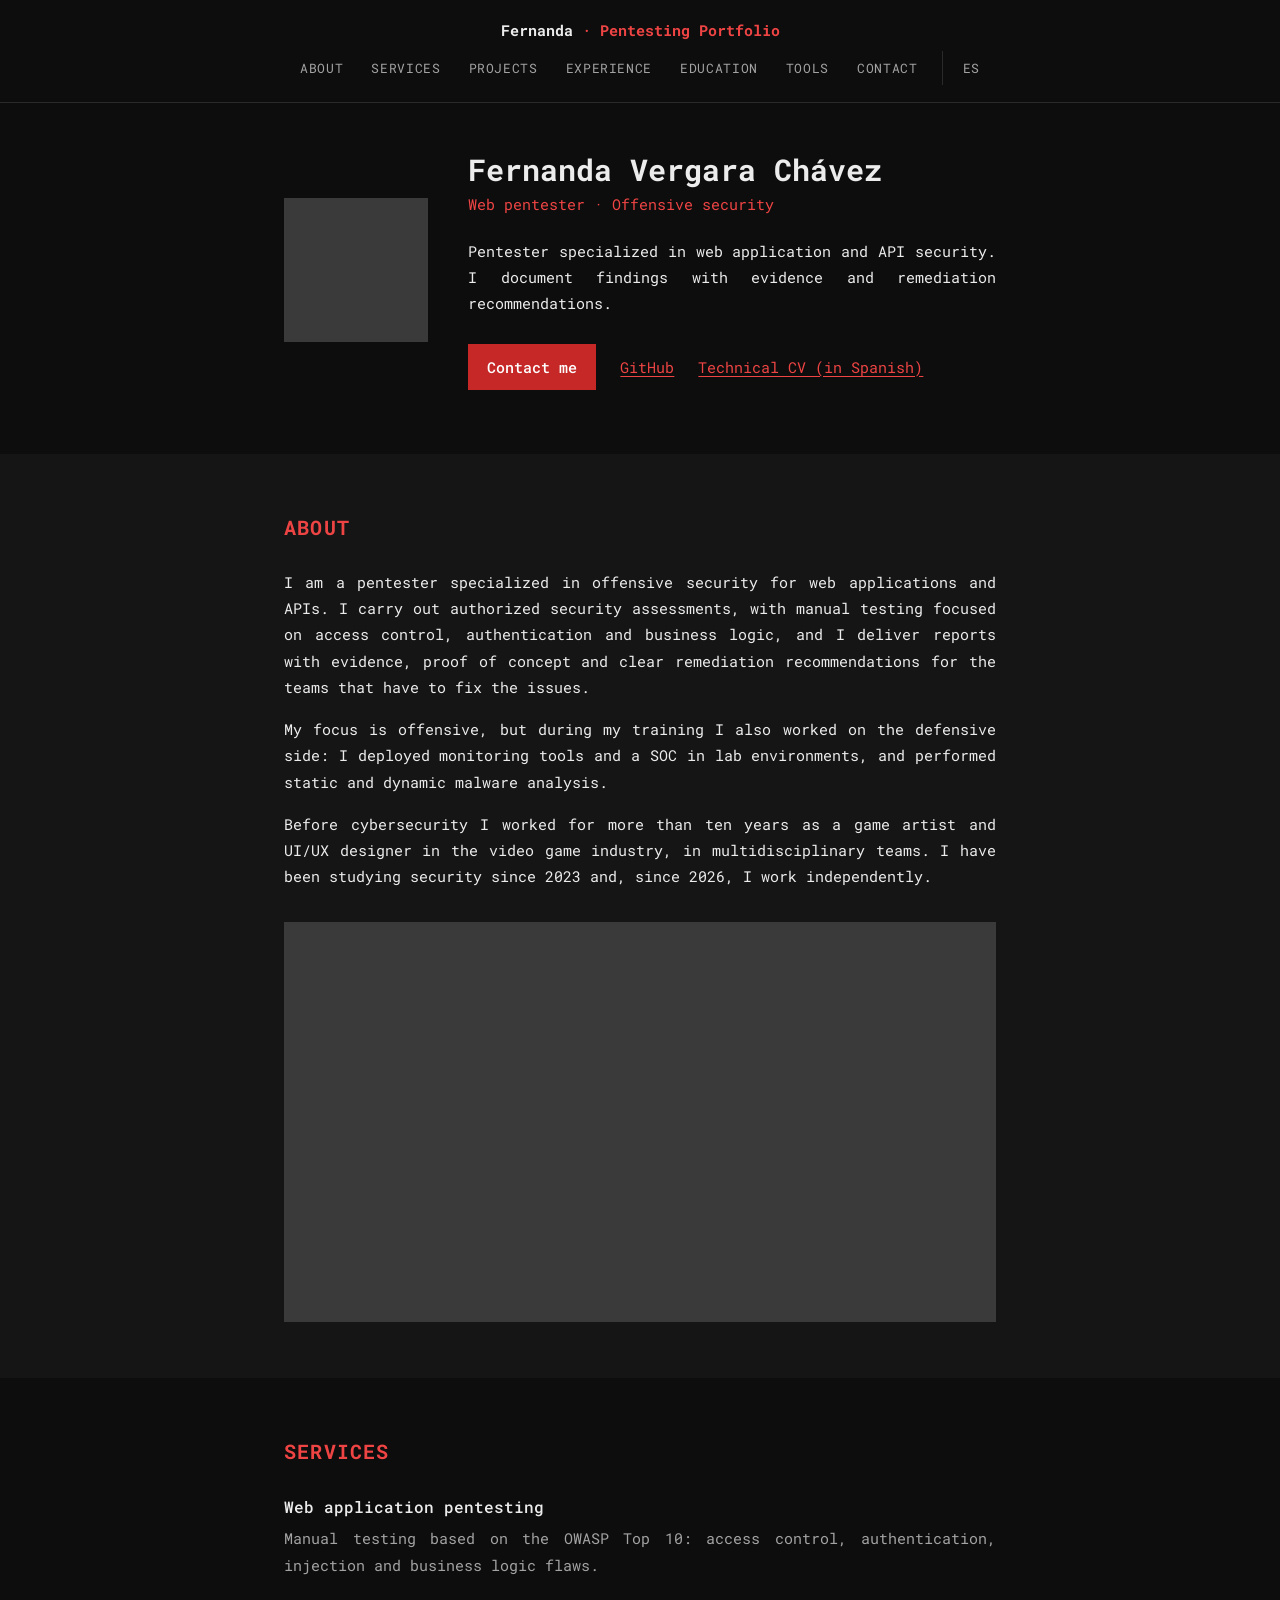
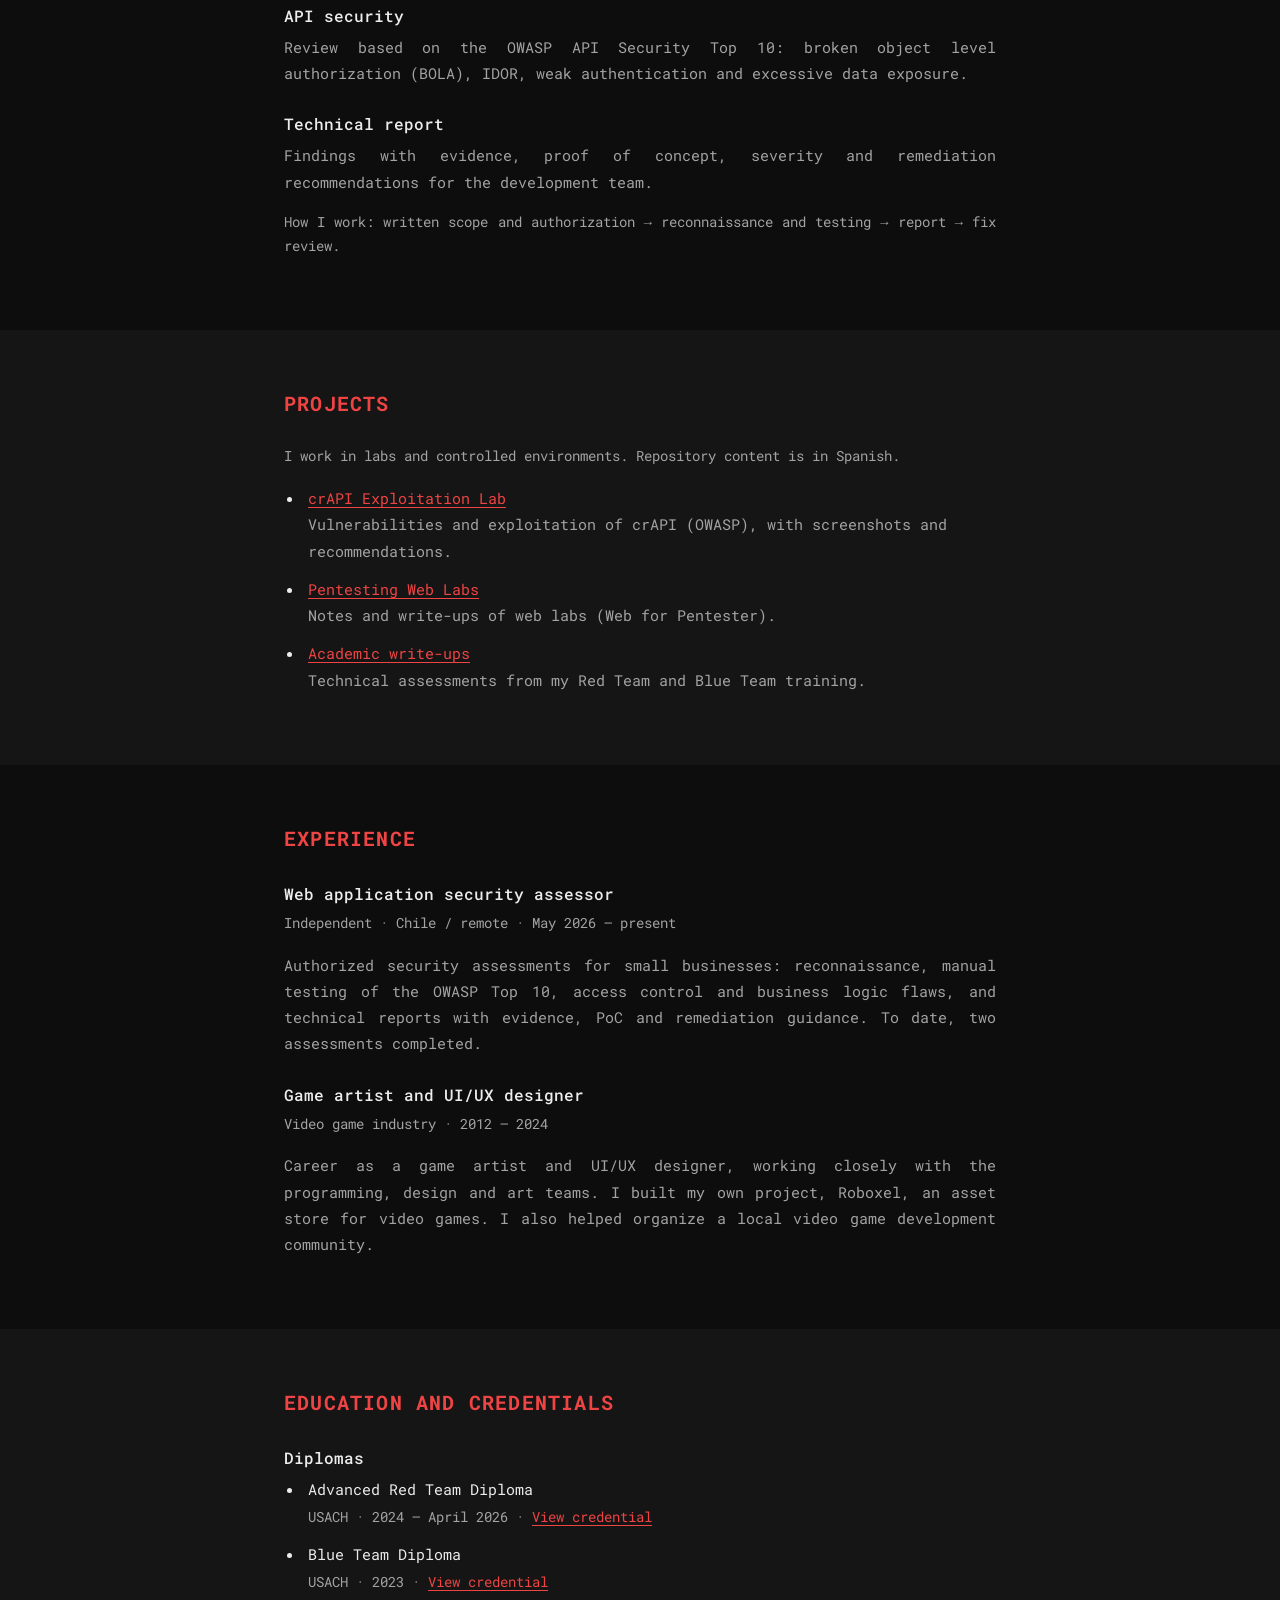
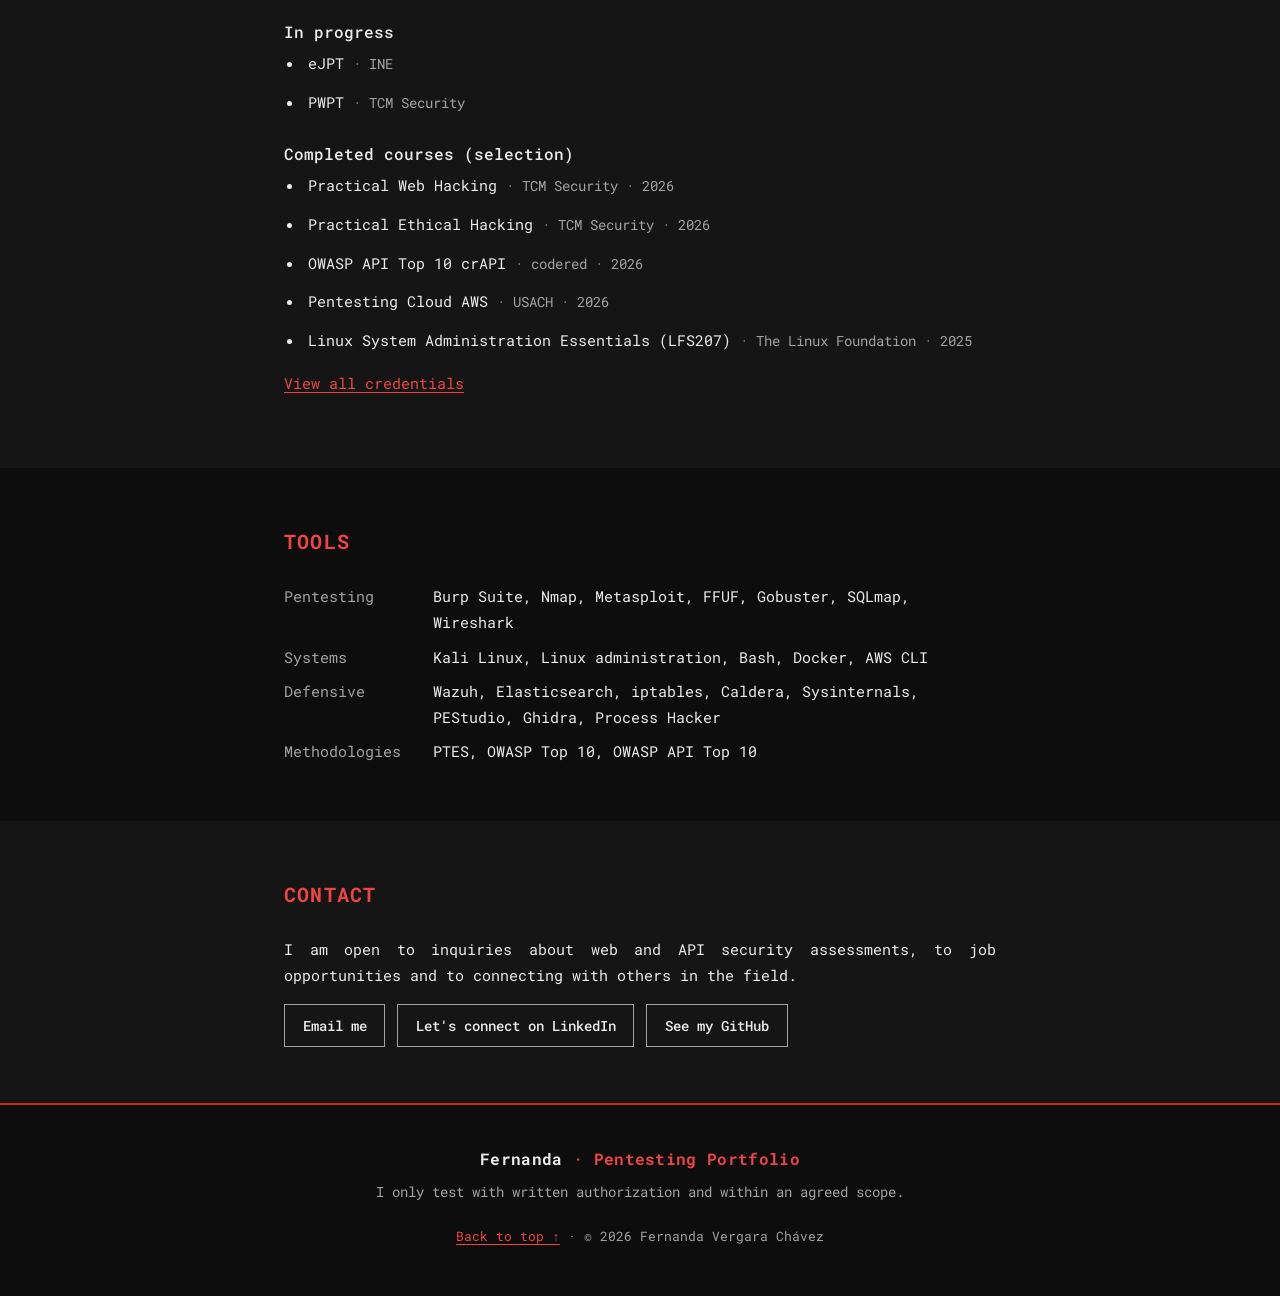
==== en/index.html @ 4c4b082e "Adding the first version of web portfolio Initial web structure and style with placeholder images fo" ====
<!DOCTYPE html>
<html lang="en">
<head>
  <meta charset="UTF-8">
  <meta name="viewport" content="width=device-width, initial-scale=1">
  <title>Fernanda Vergara | Pentester</title>
  <meta name="description" content="Pentester specialized in web applications and APIs. Authorized security assessments with a technical report: evidence, proof of concept and remediation recommendations.">
  <meta name="theme-color" content="#0d0d0d">

  <!-- LANG LAUNCH -->
  <link rel="alternate" hreflang="es" href="https://fernandavch.com/">
  <link rel="alternate" hreflang="en" href="https://fernandavch.com/en/">

  <!-- URL SHARE PREVIEW -->
  <meta property="og:type" content="website">
  <meta property="og:title" content="Fernanda Vergara | Pentester">
  <meta property="og:description" content="Web application and API pentesting.">
  <meta property="og:url" content="https://fernandavch.com/en/">
  <meta property="og:image" content="https://fernandavch.com/images/avatar.png">

  <link rel="icon" href="../images/avatar.png">

  <!-- ROBOTO MONO GOOGLE FONTS -->
  <link rel="preconnect" href="https://fonts.googleapis.com">
  <link rel="preconnect" href="https://fonts.gstatic.com" crossorigin>
  <link rel="stylesheet" href="https://fonts.googleapis.com/css2?family=Roboto+Mono:wght@400;500;700&display=swap">
  <link rel="stylesheet" href="../style.css">

  <script type="application/ld+json">
  {
    "@context": "https://schema.org",
    "@type": "Person",
    "name": "Fernanda Vergara Chávez",
    "jobTitle": "Web pentester",
    "url": "https://fernandavch.com/en/",
    "sameAs": [
      "https://github.com/fernandavch",
      "https://www.linkedin.com/in/fernandavch/"
    ]
  }
  </script>
</head>
<body>
  <a class="skip" href="#content">Skip to content</a>

  <header class="site">
    <div class="wrap">
      <a class="brand" href="#home">Fernanda<span> · Pentesting Portfolio</span></a>
      <nav aria-label="Main">
        <ul>
          <li><a href="#about">About</a></li>
          <li><a href="#services">Services</a></li>
          <li><a href="#projects">Projects</a></li>
          <li><a href="#experience">Experience</a></li>
          <li><a href="#education">Education</a></li>
          <li><a href="#tools">Tools</a></li>
          <li><a href="#contact">Contact</a></li>
          <li class="lang"><a href="../" hreflang="es" lang="es" title="Versión en español" aria-label="Versión en español">ES</a></li>
        </ul>
      </nav>
    </div>
  </header>

  <main id="content">

    <div class="hero" id="home">
      <div class="wrap">
        <!-- AVATAR -->
        <div class="avatar-slot">
          <img class="avatar" src="../images/avatar.png" alt="Fernanda Vergara Chávez" width="144" height="144" onerror="this.parentNode.classList.add('missing'); this.remove();">
        </div>
        <div>
        <h1>Fernanda Vergara Chávez</h1>
        <p class="role">Web pentester · Offensive security</p>
        <p>Pentester specialized in web application and API security. I document findings with evidence and remediation recommendations.</p>
        <div class="links">
          <a class="btn" href="#contact">Contact me</a>
          <a href="https://github.com/fernandavch" target="_blank" rel="noopener noreferrer">GitHub</a>
          <a href="../links/cv-tecnico.html" hreflang="es" lang="es">Technical CV (in Spanish)</a>
        </div>
        </div>
      </div>
    </div>

    <section id="about">
      <div class="wrap">
        <h2>About</h2>
        <p>I am a pentester specialized in offensive security for web applications and APIs. I carry out authorized security assessments, with manual testing focused on access control, authentication and business logic, and I deliver reports with evidence, proof of concept and clear remediation recommendations for the teams that have to fix the issues.</p>
        <p>My focus is offensive, but during my training I also worked on the defensive side: I deployed monitoring tools and a SOC in lab environments, and performed static and dynamic malware analysis.</p>
        <p>Before cybersecurity I worked for more than ten years as a game artist and UI/UX designer in the video game industry, in multidisciplinary teams. I have been studying security since 2023 and, since 2026, I work independently.</p>
        <!-- DESK PICTURE -->
        <figure class="photo">
          <img src="../images/escritorio.jpg" alt="My work desk" width="1400" height="788" onerror="this.parentNode.classList.add('missing'); this.remove();">
        </figure>
      </div>
    </section>

    <section id="services">
      <div class="wrap">
        <h2>Services</h2>
        <h3>Web application pentesting</h3>
        <p class="muted">Manual testing based on the OWASP Top 10: access control, authentication, injection and business logic flaws.</p>
        <h3>API security</h3>
        <p class="muted">Review based on the OWASP API Security Top 10: broken object level authorization (BOLA), IDOR, weak authentication and excessive data exposure.</p>
        <h3>Technical report</h3>
        <p class="muted">Findings with evidence, proof of concept, severity and remediation recommendations for the development team.</p>
        <p class="meta">How I work: written scope and authorization → reconnaissance and testing → report → fix review.</p>
      </div>
    </section>

    <section id="projects">
      <div class="wrap">
        <h2>Projects</h2>
        <p class="meta">I work in labs and controlled environments. Repository content is in Spanish.</p>
        <ul class="plain">
          <li>
            <a href="https://github.com/fernandavch/crAPI-Exploitation-Lab" target="_blank" rel="noopener noreferrer">crAPI Exploitation Lab</a><br>
            <span class="muted">Vulnerabilities and exploitation of crAPI (OWASP), with screenshots and recommendations.</span>
          </li>
          <li>
            <a href="https://github.com/fernandavch/PentestingWeb-Labs" target="_blank" rel="noopener noreferrer">Pentesting Web Labs</a><br>
            <span class="muted">Notes and write-ups of web labs (Web for Pentester).</span>
          </li>
          <li>
            <a href="https://github.com/fernandavch/Writeups-Academicos" target="_blank" rel="noopener noreferrer">Academic write-ups</a><br>
            <span class="muted">Technical assessments from my Red Team and Blue Team training.</span>
          </li>
        </ul>
      </div>
    </section>

    <section id="experience">
      <div class="wrap">
        <h2>Experience</h2>
        <h3>Web application security assessor</h3>
        <p class="meta">Independent · Chile / remote · May 2026 – present</p>
        <p class="muted">Authorized security assessments for small businesses: reconnaissance, manual testing of the OWASP Top 10, access control and business logic flaws, and technical reports with evidence, PoC and remediation guidance. To date, two assessments completed.<!-- UPDATE NUMBER --></p>
        <h3>Game artist and UI/UX designer</h3>
        <p class="meta">Video game industry · 2012 – 2024</p>
        <p class="muted">Career as a game artist and UI/UX designer, working closely with the programming, design and art teams. I built my own project, Roboxel, an asset store for video games. I also helped organize a local video game development community.</p>
      </div>
    </section>

    <section id="education">
      <div class="wrap">
        <h2>Education and credentials</h2>
        <h3>Diplomas</h3>
        <ul class="plain">
          <li>Advanced Red Team Diploma<br><span class="meta">USACH · 2024 – April 2026 · <a href="https://www.credential.net/0ef42e4a-0e23-4bbb-a2f0-8c6b4ba0db2b?username=fernandavch" target="_blank" rel="noopener noreferrer">View credential</a></span></li>
          <li>Blue Team Diploma<br><span class="meta">USACH · 2023 · <a href="https://www.credly.com/badges/17b98f1e-178c-45f3-95ea-c2028f5af504" target="_blank" rel="noopener noreferrer">View credential</a></span></li>
        </ul>
        <h3>In progress</h3>
        <ul class="plain">
          <li>eJPT <span class="meta">· INE</span></li>
          <li>PWPT <span class="meta">· TCM Security</span></li>
        </ul>
        <h3>Completed courses (selection)</h3>
        <ul class="plain">
          <li>Practical Web Hacking <span class="meta">· TCM Security · 2026</span></li>
          <li>Practical Ethical Hacking <span class="meta">· TCM Security · 2026</span></li>
          <li>OWASP API Top 10 crAPI <span class="meta">· codered · 2026</span></li>
          <li>Pentesting Cloud AWS <span class="meta">· USACH · 2026</span></li>
          <li>Linux System Administration Essentials (LFS207) <span class="meta">· The Linux Foundation · 2025</span></li>
        </ul>
        <p><a href="https://www.credential.net/profile/fernandavch/wallet" target="_blank" rel="noopener noreferrer">View all credentials</a></p>
      </div>
    </section>

    <section id="tools">
      <div class="wrap">
        <h2>Tools</h2>
        <dl class="tools">
          <dt>Pentesting</dt><dd>Burp Suite, Nmap, Metasploit, FFUF, Gobuster, SQLmap, Wireshark</dd>
          <dt>Systems</dt><dd>Kali Linux, Linux administration, Bash, Docker, AWS CLI</dd>
          <dt>Defensive</dt><dd>Wazuh, Elasticsearch, iptables, Caldera, Sysinternals, PEStudio, Ghidra, Process Hacker</dd>
          <dt>Methodologies</dt><dd>PTES, OWASP Top 10, OWASP API Top 10</dd>
        </dl>
      </div>
    </section>

    <section id="contact">
      <div class="wrap">
        <h2>Contact</h2>
        <p>I am open to inquiries about web and API security assessments, to job opportunities and to connecting with others in the field.</p>
        <ul class="contact-list">
          <li><a href="mailto:work@fernandavch.com">Email me</a></li>
          <li><a href="https://www.linkedin.com/in/fernandavch/" target="_blank" rel="noopener noreferrer">Let's connect on LinkedIn</a></li>
          <li><a href="https://github.com/fernandavch" target="_blank" rel="noopener noreferrer">See my GitHub</a></li>
        </ul>
      </div>
    </section>

  </main>

  <footer>
    <div class="wrap">
      <p class="foot-brand">Fernanda<span> · Pentesting Portfolio</span></p>
      <p class="foot-note">I only test with written authorization and within an agreed scope.</p>
      <p class="foot-meta"><a href="#home">Back to top ↑</a><span aria-hidden="true"> · </span>© 2026 Fernanda Vergara Chávez</p>
    </div>
  </footer>

  <script>
    /* MENU BEHAVIOR */
    (function () {
      var header = document.querySelector('.site');
      var links = Array.prototype.slice.call(document.querySelectorAll('.site nav a[href^="#"]'));
      var items = links.map(function (a) {
        return { a: a, s: document.querySelector(a.getAttribute('href')) };
      }).filter(function (i) { return i.s; });
      var sections = Array.prototype.slice.call(document.querySelectorAll('main > section'));
      var lockUntil = 0;

      function setActive(a) {
        links.forEach(function (l) {
          if (l === a) { l.classList.add('active'); l.setAttribute('aria-current', 'true'); }
          else { l.classList.remove('active'); l.removeAttribute('aria-current'); }
        });
      }
      /* HEADER HEIGHT */
      function headerH() {
        return getComputedStyle(header).position === 'sticky' ? header.offsetHeight : 0;
      }
      function sizePadding() {
        document.documentElement.style.scrollPaddingTop = headerH() + 'px';
      }
      function update() {
        if (Date.now() < lockUntil) return;
        var offset = headerH() + window.innerHeight * 0.25;
        var current = null;           /* VISIBLE SECTION */
        sections.forEach(function (s) {
          if (s.getBoundingClientRect().top <= offset) current = s;
        });
        var atBottom = window.innerHeight + window.scrollY >= document.documentElement.scrollHeight - 2;
        if (atBottom && sections.length) current = sections[sections.length - 1];
        var match = items.filter(function (i) { return i.s === current; })[0];
        setActive(match ? match.a : null);
      }

      links.forEach(function (a) {
        a.addEventListener('click', function () { setActive(a); lockUntil = Date.now() + 600; });
      });
      window.addEventListener('scroll', update, { passive: true });
      window.addEventListener('resize', function () { sizePadding(); update(); });
      sizePadding();
      update();
    })();
  </script>
</body>
</html>
---- style.css ----
/* LANDING V3 */

:root {
  /* NEUTRAL GRAYS */
  --bg: #0d0d0d;
  --bg-alt: #151515;        /* ALT SECTION BG */
  --text: #ececec;
  --muted: #a3a3a3;
  --line: #2a2a2a;
  --accent: #ef4444;        /* ACCENT TEXT */
  --accent-strong: #c62828; /* ACCENT FILL */
  --width: 760px;           /* CONTENT WIDTH */
  --font: "Roboto Mono", ui-monospace, SFMono-Regular, Menlo, Consolas, "Liberation Mono", monospace;
}

*, *::before, *::after { box-sizing: border-box; border-radius: 0; }

/* ANCHOR OFFSET */
html { scroll-padding-top: 7rem; }

body {
  margin: 0;
  background: var(--bg);
  color: var(--text);
  font-family: var(--font);
  font-size: 15px;
  line-height: 1.75;
}

a { color: var(--accent); text-underline-offset: 3px; }
@media (hover: hover) { a:hover { color: #fff; } }
:focus-visible { outline: 2px solid var(--accent); outline-offset: 3px; }

.skip {
  position: absolute; left: -999px; top: 0; z-index: 20;
  background: var(--accent-strong); color: #fff; padding: .5rem 1rem;
}
.skip:focus { left: 0; }

/* CONTENT WRAP */
.wrap { max-width: var(--width); margin: 0 auto; padding: 0 1.5rem; }

/* HEADER */
.site {
  position: sticky; top: 0; z-index: 10;
  background: var(--bg);
  border-bottom: 1px solid var(--line);
}
.site .wrap {
  display: flex; flex-direction: column; align-items: center;
  gap: .5rem; padding-top: calc(.75rem + 5px); padding-bottom: calc(.75rem + 5px);}
.brand { color: var(--text); text-decoration: none; font-weight: 700; text-align: center; }
@media (hover: hover) { .brand:hover { color: var(--text); } }
.brand span { color: var(--accent); }

.site nav ul {
  list-style: none; display: flex; flex-wrap: wrap; justify-content: center;
  gap: .25rem; margin: 0; padding: 0;
}
.site nav a {
  display: block; padding: .35rem .75rem;
  color: var(--muted); text-decoration: none; font-size: .8rem;
  text-transform: uppercase; letter-spacing: .05em;
  transition: background-color .15s, color .15s;
}
.site nav a { -webkit-tap-highlight-color: transparent; }
.site nav a.active { background: var(--accent-strong); color: #fff; }
/* HOVER MOUSE ONLY */
@media (hover: hover) {
  .site nav a:hover { background: var(--accent-strong); color: #fff; }
}
/* LANGUAGE BUTTON */
.site nav li.lang { margin-left: .5rem; padding-left: .5rem; border-left: 1px solid var(--line); }

/* HERO */
.hero { padding: 3rem 0 4rem; }
.hero .wrap { display: flex; align-items: center; gap: 2.5rem; }
.hero .wrap > div { flex: 1; min-width: 0; }
/* AVATAR PLACEHOLDER */
.avatar-slot { width: 144px; height: 144px; }
.hero .wrap > .avatar-slot { flex: none; }  /* AVATAR NO STRETCH */
.avatar { display: block; width: 100%; height: 100%; object-fit: cover; }
.avatar-slot.missing {
  display: flex; align-items: center; justify-content: center;
  background: var(--bg-alt); border: 1px dashed #3a3a3a;
  color: var(--muted); font-size: .75rem; text-align: center; line-height: 1.4;
}
.avatar-slot.missing::after { content: "Avatar\A pendiente"; white-space: pre; }
h1 { font-size: 1.9rem; line-height: 1.2; font-weight: 700; margin: 0 0 .25rem; }
.role { color: var(--accent); margin: 0 0 1.25rem; }
.links { display: flex; flex-wrap: wrap; align-items: center; gap: .75rem 1.5rem; margin-top: 1.75rem; }
.btn {
  display: inline-block; background: var(--accent-strong); color: #fff;
  padding: .6rem 1.2rem; text-decoration: none; font-weight: 500;
}
@media (hover: hover) { .btn:hover { background: #a82020; color: #fff; } }

/* CONTACT BUTTONS */
.contact-list { list-style: none; display: flex; flex-wrap: wrap; gap: .75rem; margin: 0; padding: 0; }
.contact-list a {
  display: block; padding: .5rem 1.1rem;
  color: var(--text); text-decoration: none; font-size: .9rem; font-weight: 500;
  border: 1px solid var(--muted);
  transition: border-color .15s, color .15s;
}
@media (hover: hover) { .contact-list a:hover { border-color: var(--accent); color: var(--accent); } }

/* SECTIONS */
section { padding: 3.5rem 0; }
main > section:nth-of-type(odd) { background: var(--bg-alt); }

h2 {
  font-size: 1.25rem; font-weight: 700; color: var(--accent);
  text-transform: uppercase; letter-spacing: .06em; margin: 0 0 1.5rem;
}
h3 { font-size: 1rem; font-weight: 500; margin: 1.5rem 0 .25rem; }
section h3:first-of-type { margin-top: 0; }
p { margin: 0 0 1rem; text-align: justify; hyphens: auto; }
.muted { color: var(--muted); }
.meta { color: var(--muted); font-size: .85rem; }

/* BULLET LISTS */
ul.plain { list-style: disc; margin: 0 0 1rem; padding-left: 1.25rem; }
ul.plain li { margin-bottom: .75rem; padding-left: .25rem; }

dl.tools { display: grid; grid-template-columns: max-content 1fr; gap: .5rem 2rem; margin: 0; }
dl.tools dt { color: var(--muted); }
dl.tools dd { margin: 0; }

/* DESK PICTURE */
.photo { margin: 2rem 0 0; }
.photo img { display: block; width: 100%; height: auto; }
.photo.missing {
  aspect-ratio: 16 / 9; display: flex; align-items: center; justify-content: center;
  background: var(--bg); border: 1px dashed #3a3a3a; color: var(--muted); font-size: .85rem;
}
.photo.missing::after { content: "Foto del escritorio (pendiente)"; }

/* FOOTER */
footer {
  padding: 2.5rem 0 3rem; text-align: center;
  background: var(--bg); border-top: 2px solid var(--accent-strong);
  color: var(--muted); font-size: .85rem;
}
footer p { margin: 0 0 .5rem; text-align: center; }
.foot-brand { color: var(--text); font-weight: 700; font-size: 1rem; letter-spacing: .02em; }
.foot-brand span { color: var(--accent); }
.foot-note { margin-bottom: 1.25rem; }
.foot-meta { font-size: .8rem; margin-bottom: 0; }

@media (prefers-reduced-motion: reduce) {
  * { transition: none !important; }
}

/* MOBILE */
@media (max-width: 560px) {
  /* HEADER NOT STICKY */
  .site { position: static; }
  html { scroll-padding-top: 1rem; }
  h1 { font-size: 1.6rem; }
  h2 { font-size: 1.1rem; }
  .site nav a { padding: .3rem .5rem; font-size: .75rem; }
  dl.tools { grid-template-columns: 1fr; gap: 0; }
  dl.tools dd { margin-bottom: .75rem; }
  .hero .wrap { flex-direction: column; text-align: center; gap: 1.5rem; }
  .hero p { text-align: center; }
  .hero .links { justify-content: center; }
  .avatar-slot { width: 128px; height: 128px; }
}
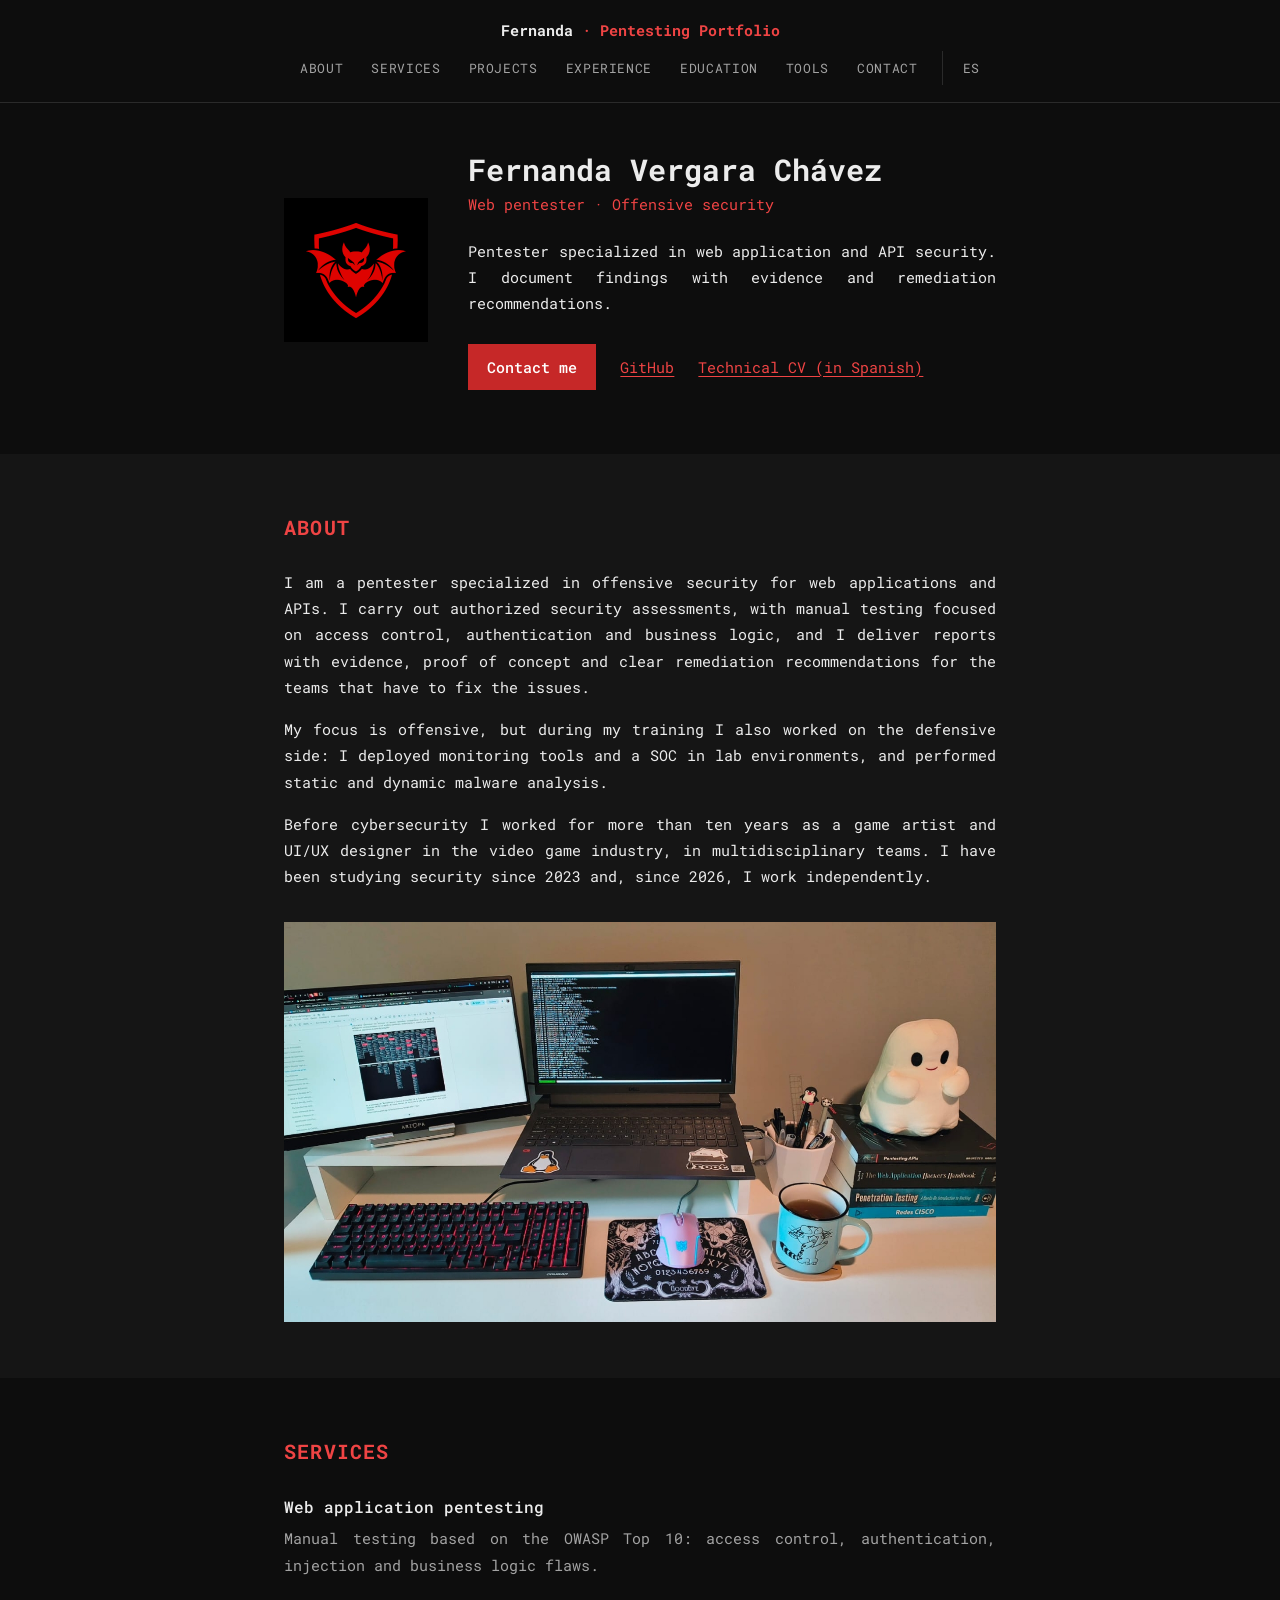
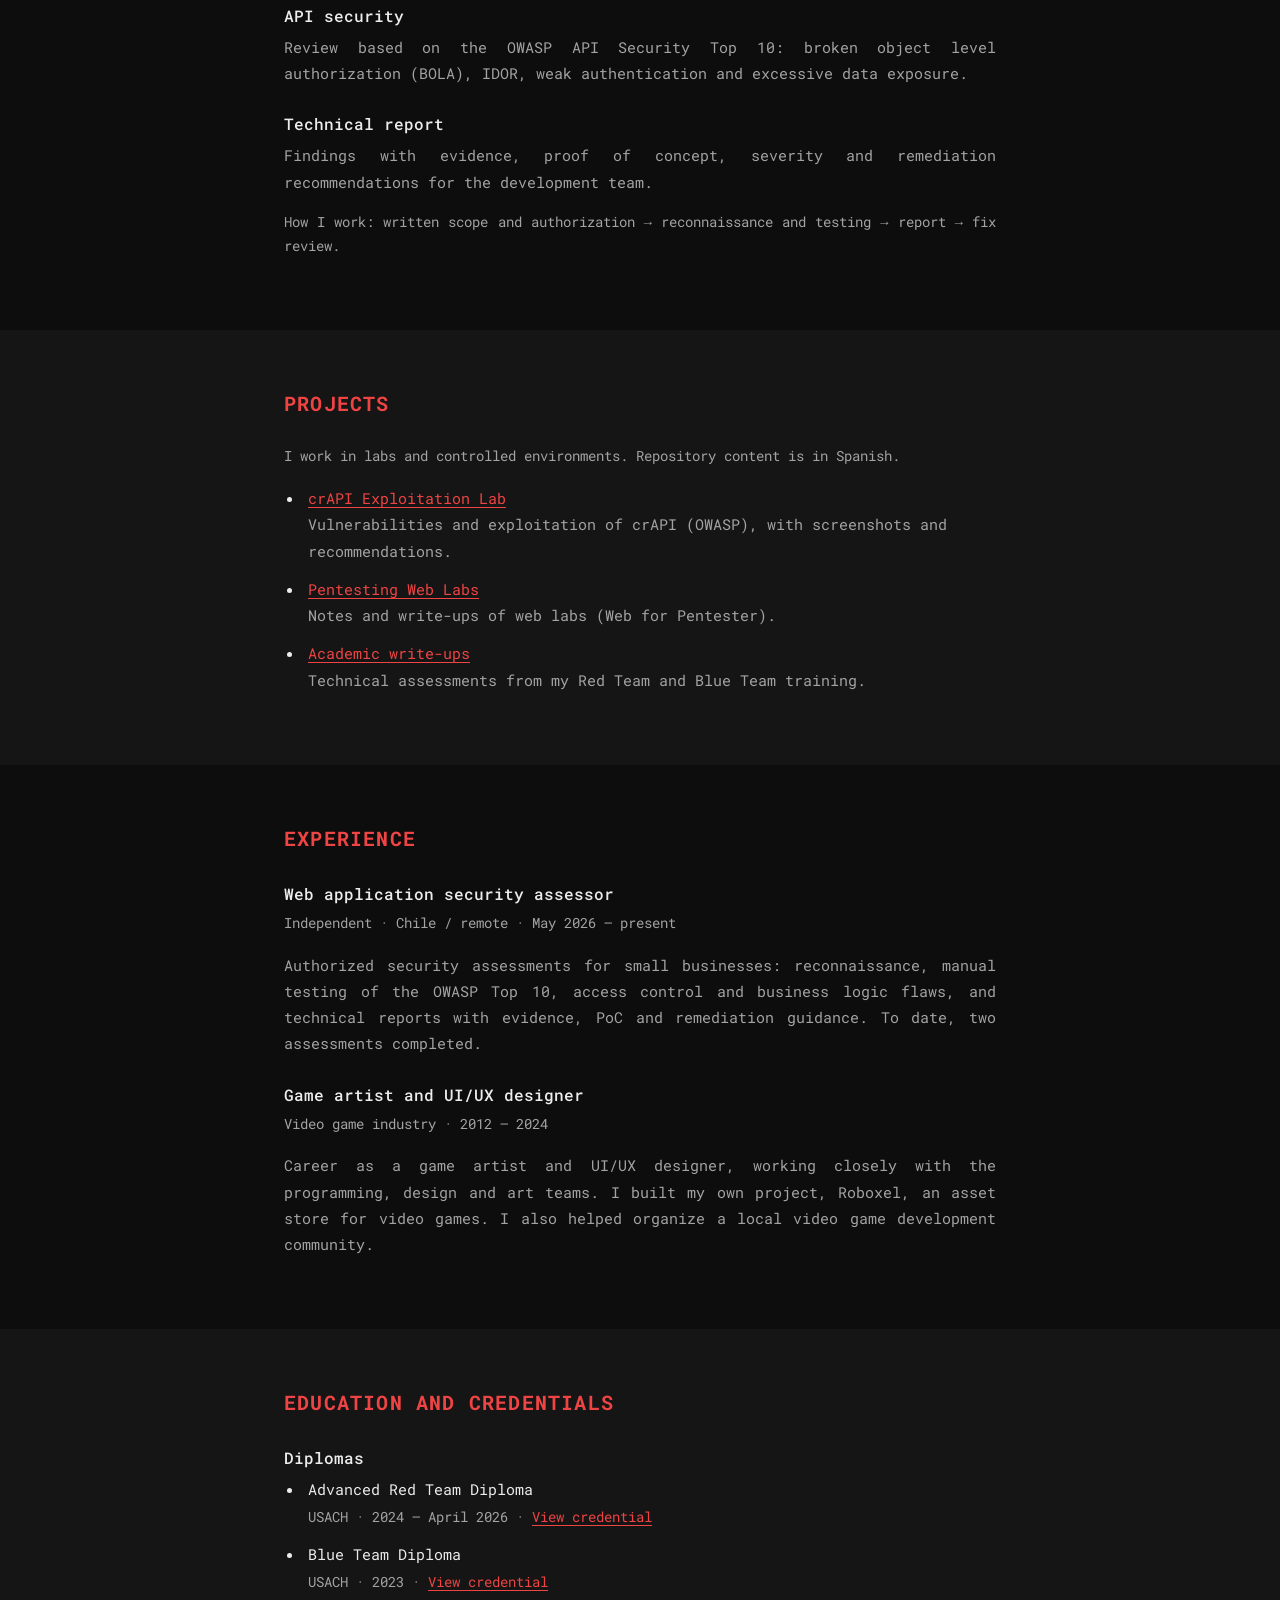
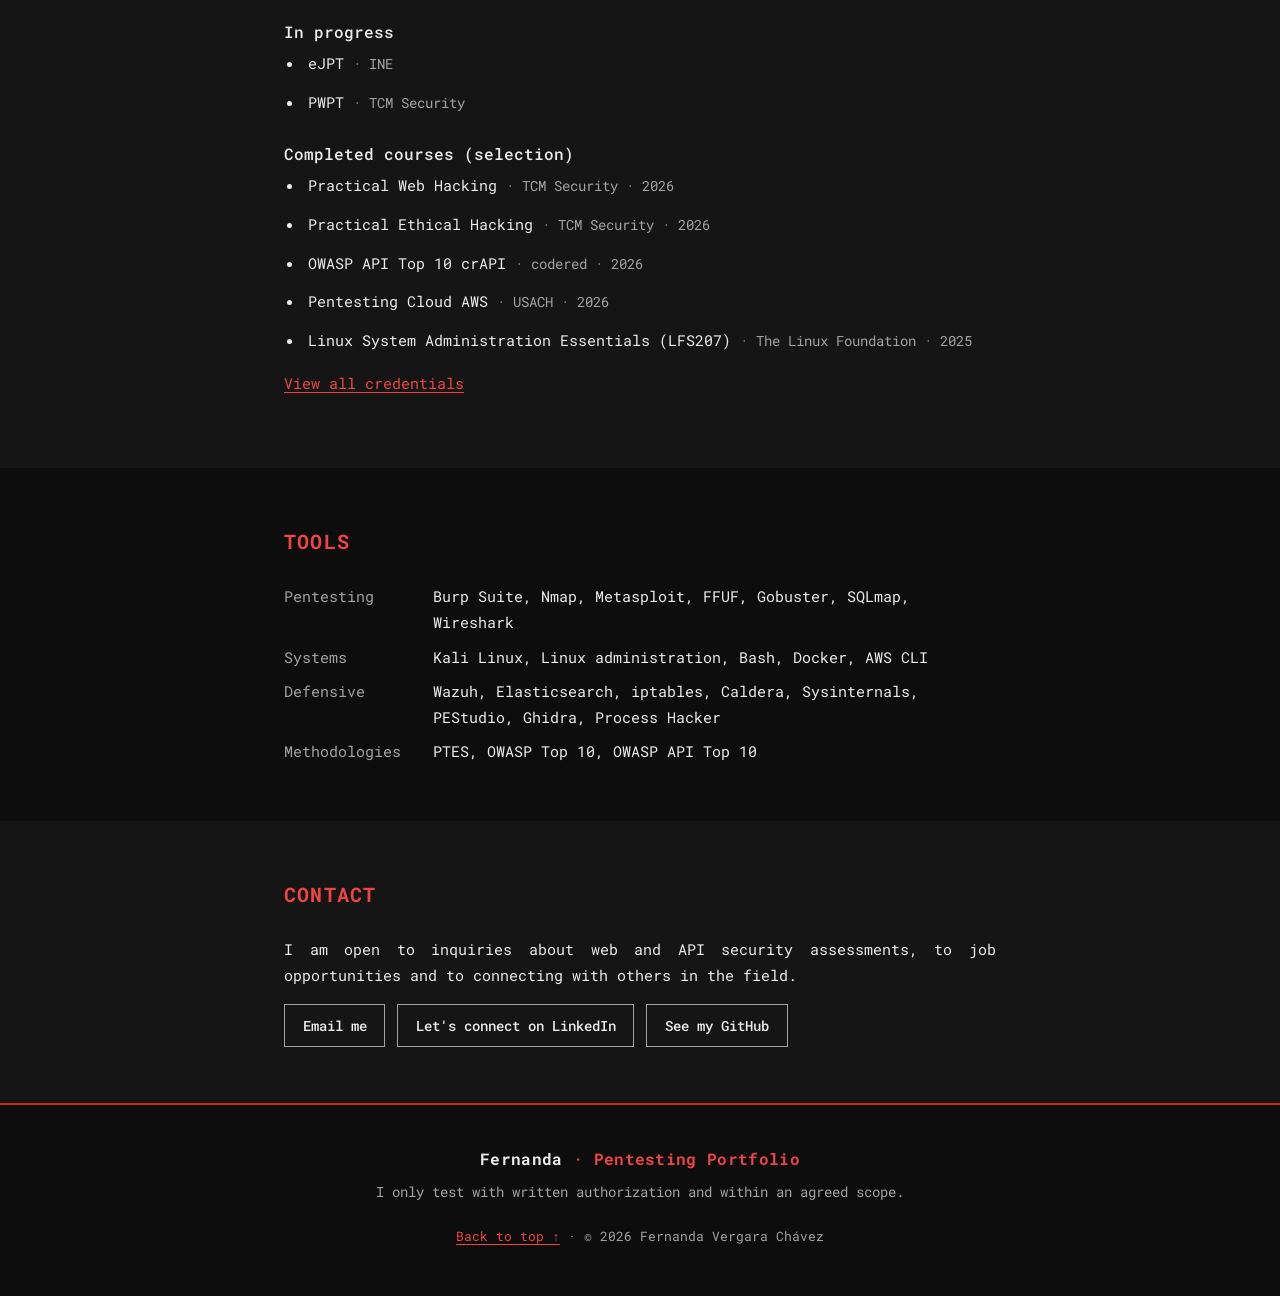
==== commit 2e4de6bb: "Add dedicated favicon Point both language pages to a dedicated 64x64 favicon instead of the full ava" ====
--- a/en/index.html
+++ b/en/index.html
@@ -18,7 +18,7 @@
   <meta property="og:url" content="https://fernandavch.com/en/">
   <meta property="og:image" content="https://fernandavch.com/images/avatar.png">
 
-  <link rel="icon" href="../images/avatar.png">
+  <link rel="icon" type="image/png" href="../images/favicon.png">
 
   <!-- ROBOTO MONO GOOGLE FONTS -->
   <link rel="preconnect" href="https://fonts.googleapis.com">
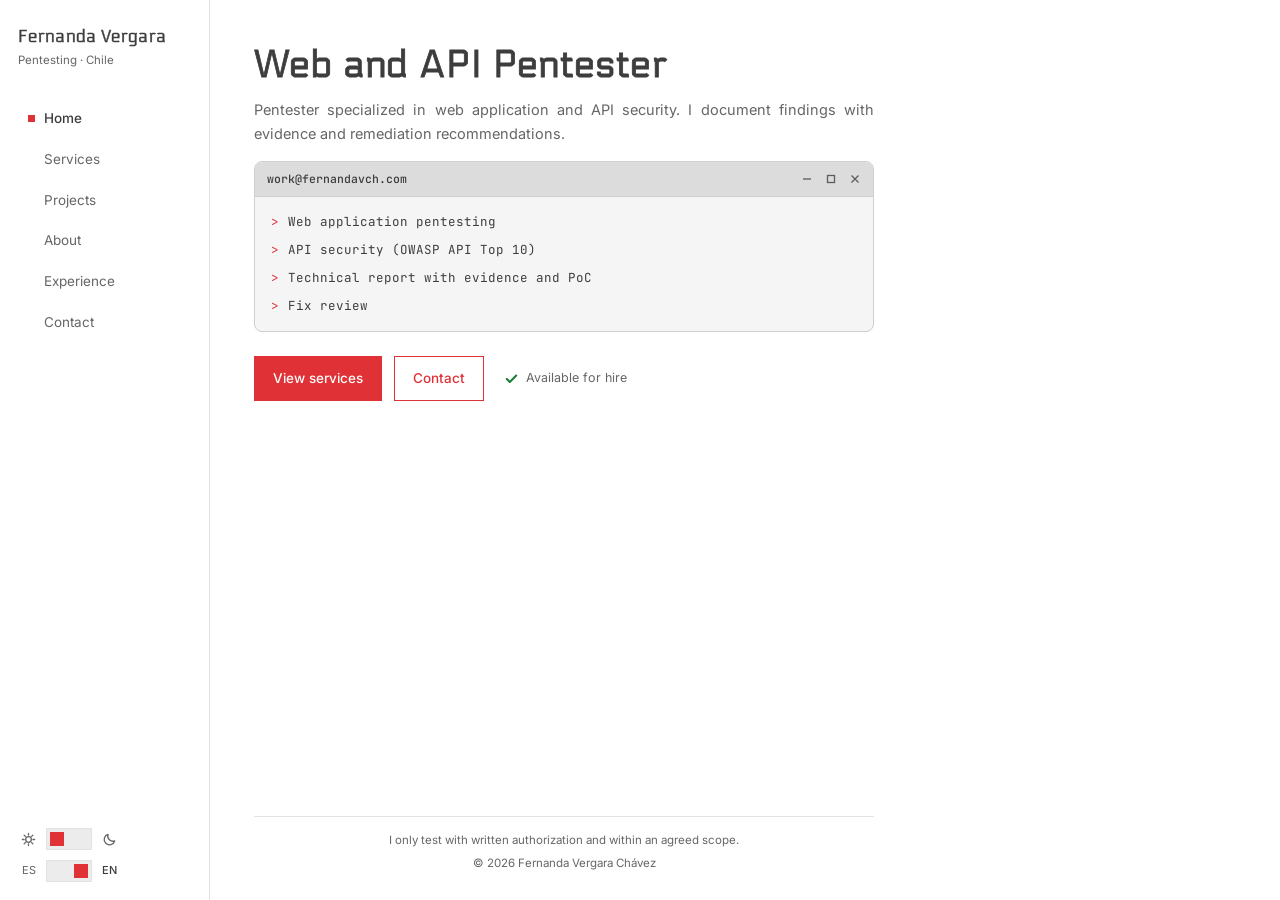
==== commit fbb2acb4: "Redesign site with multi-page layout, ES/EN, links and CV pages - New multi-page site (Home, Service" ====
--- a/en/index.html
+++ b/en/index.html
@@ -3,35 +3,46 @@
 <head>
   <meta charset="UTF-8">
   <meta name="viewport" content="width=device-width, initial-scale=1">
-  <title>Fernanda Vergara | Pentester</title>
+  <title>Fernanda Vergara | Web and API Pentester</title>
   <meta name="description" content="Pentester specialized in web applications and APIs. Authorized security assessments with a technical report: evidence, proof of concept and remediation recommendations.">
-  <meta name="theme-color" content="#0d0d0d">
+  <meta name="theme-color" content="#ffffff" media="(prefers-color-scheme: light)">
+  <meta name="theme-color" content="#0d0d0d" media="(prefers-color-scheme: dark)">
 
   <!-- LANG LAUNCH -->
   <link rel="alternate" hreflang="es" href="https://fernandavch.com/">
   <link rel="alternate" hreflang="en" href="https://fernandavch.com/en/">
+  <link rel="alternate" hreflang="x-default" href="https://fernandavch.com/">
+  <link rel="canonical" href="https://fernandavch.com/en/">
 
   <!-- URL SHARE PREVIEW -->
   <meta property="og:type" content="website">
-  <meta property="og:title" content="Fernanda Vergara | Pentester">
-  <meta property="og:description" content="Web application and API pentesting.">
+  <meta property="og:title" content="Fernanda Vergara | Web and API Pentester">
+  <meta property="og:description" content="Pentester specialized in web applications and APIs. Authorized security assessments with a technical report: evidence, proof of concept and remediation recommendations.">
   <meta property="og:url" content="https://fernandavch.com/en/">
-  <meta property="og:image" content="https://fernandavch.com/images/avatar.png">
 
-  <link rel="icon" type="image/png" href="../images/favicon.png">
+  <link rel="icon" type="image/png" href="/images/favicon.png">
 
-  <!-- ROBOTO MONO GOOGLE FONTS -->
+  <!-- THEME INIT -->
+  <script>
+    document.documentElement.classList.add('js');
+    try {
+      var t = localStorage.getItem('theme');
+      if (t === 'light' || t === 'dark') document.documentElement.setAttribute('data-theme', t);
+    } catch (e) {}
+  </script>
+
+  <!-- FONTS GOOGLE -->
   <link rel="preconnect" href="https://fonts.googleapis.com">
   <link rel="preconnect" href="https://fonts.gstatic.com" crossorigin>
-  <link rel="stylesheet" href="https://fonts.googleapis.com/css2?family=Roboto+Mono:wght@400;500;700&display=swap">
-  <link rel="stylesheet" href="../style.css">
-
+  <link rel="stylesheet" href="https://fonts.googleapis.com/css2?family=Electrolize&family=Inter:wght@400;500;600&family=JetBrains+Mono:wght@400;500&display=swap">
+  <link rel="stylesheet" href="/style.css">
+  <script src="/script.js" defer></script>
   <script type="application/ld+json">
   {
     "@context": "https://schema.org",
     "@type": "Person",
     "name": "Fernanda Vergara Chávez",
-    "jobTitle": "Web pentester",
+    "jobTitle": "Web and API Pentester",
     "url": "https://fernandavch.com/en/",
     "sameAs": [
       "https://github.com/fernandavch",
@@ -43,208 +54,79 @@
 <body>
   <a class="skip" href="#content">Skip to content</a>
 
-  <header class="site">
-    <div class="wrap">
-      <a class="brand" href="#home">Fernanda<span> · Pentesting Portfolio</span></a>
-      <nav aria-label="Main">
-        <ul>
-          <li><a href="#about">About</a></li>
-          <li><a href="#services">Services</a></li>
-          <li><a href="#projects">Projects</a></li>
-          <li><a href="#experience">Experience</a></li>
-          <li><a href="#education">Education</a></li>
-          <li><a href="#tools">Tools</a></li>
-          <li><a href="#contact">Contact</a></li>
-          <li class="lang"><a href="../" hreflang="es" lang="es" title="Versión en español" aria-label="Versión en español">ES</a></li>
-        </ul>
-      </nav>
+  <!-- TOP BAR MOBILE -->
+  <div class="topbar">
+    <button class="menu-btn" type="button" aria-expanded="false" aria-controls="sidebar" aria-label="Menu">
+      <svg class="b" width="18" height="18" viewBox="0 0 18 18" fill="none" stroke="currentColor" stroke-width="1.6" aria-hidden="true"><path d="M2 4.5h14M2 9h14M2 13.5h14"/></svg>
+      <svg class="x" width="18" height="18" viewBox="0 0 18 18" fill="none" stroke="currentColor" stroke-width="1.6" aria-hidden="true"><path d="M3.5 3.5l11 11M14.5 3.5l-11 11"/></svg>
+    </button>
+    <a class="topname" href="/en/">Fernanda Vergara</a>
+  </div>
+  <div class="scrim"></div>
+
+  <!-- SIDEBAR -->
+  <aside class="sidebar" id="sidebar">
+    <a class="brand" href="/en/"><span class="name">Fernanda Vergara</span><span class="sub">Pentesting · Chile</span></a>
+    <nav class="nav" aria-label="Main">
+      <ul>
+        <li><a href="/en/" aria-current="page">Home</a></li>
+        <li><a href="/en/services">Services</a></li>
+        <li><a href="/en/projects">Projects</a></li>
+        <li><a href="/en/about">About</a></li>
+        <li><a href="/en/experience">Experience</a></li>
+        <li><a href="/en/contact">Contact</a></li>
+      </ul>
+    </nav>
+    <div class="controls">
+      <!-- THEME SWITCH -->
+      <div class="sw">
+        <span class="l"><svg width="15" height="15" viewBox="0 0 16 16" fill="none" stroke="currentColor" stroke-width="1.4" stroke-linecap="round" aria-hidden="true"><circle cx="8" cy="8" r="3"/><path d="M8 1.5v1.8M8 12.7v1.8M1.5 8h1.8M12.7 8h1.8M3.4 3.4l1.3 1.3M11.3 11.3l1.3 1.3M12.6 3.4l-1.3 1.3M4.7 11.3l-1.3 1.3"/></svg></span>
+        <button class="tr" id="theme" type="button" role="switch" aria-checked="false" aria-label="Dark mode"></button>
+        <span class="r"><svg width="15" height="15" viewBox="0 0 16 16" fill="none" stroke="currentColor" stroke-width="1.4" stroke-linejoin="round" aria-hidden="true"><path d="M13.5 9.6A5.7 5.7 0 0 1 6.4 2.5a5.7 5.7 0 1 0 7.1 7.1z"/></svg></span>
+      </div>
+
+      <!-- LANGUAGE SWITCH -->
+      <div class="sw">
+        <span class="l">ES</span>
+        <a class="tr end" href="/" hreflang="es" lang="es" title="Versión en español" aria-label="Versión en español"></a>
+        <span class="r on">EN</span>
+      </div>
     </div>
-  </header>
+  </aside>
 
   <main id="content">
+    <div class="col">
+      <h1 class="title title-lg">Web and API Pentester</h1>
+      <p class="lead">Pentester specialized in web application and API security. I document findings with evidence and remediation recommendations.</p>
 
-    <div class="hero" id="home">
-      <div class="wrap">
-        <!-- AVATAR -->
-        <div class="avatar-slot">
-          <img class="avatar" src="../images/avatar.png" alt="Fernanda Vergara Chávez" width="144" height="144" onerror="this.parentNode.classList.add('missing'); this.remove();">
+      <!-- TERMINAL -->
+      <div class="term">
+        <div class="term-bar">
+          <span>work@fernandavch.com</span>
+          <span class="term-ic" aria-hidden="true">
+            <svg width="12" height="12" viewBox="0 0 12 12" fill="none" stroke="currentColor" stroke-width="1.3"><path d="M2 6h8"/></svg>
+            <svg width="12" height="12" viewBox="0 0 12 12" fill="none" stroke="currentColor" stroke-width="1.3"><rect x="2.5" y="2.5" width="7" height="7"/></svg>
+            <svg width="12" height="12" viewBox="0 0 12 12" fill="none" stroke="currentColor" stroke-width="1.3"><path d="M2.5 2.5l7 7M9.5 2.5l-7 7"/></svg>
+          </span>
         </div>
-        <div>
-        <h1>Fernanda Vergara Chávez</h1>
-        <p class="role">Web pentester · Offensive security</p>
-        <p>Pentester specialized in web application and API security. I document findings with evidence and remediation recommendations.</p>
-        <div class="links">
-          <a class="btn" href="#contact">Contact me</a>
-          <a href="https://github.com/fernandavch" target="_blank" rel="noopener noreferrer">GitHub</a>
-          <a href="../links/cv-tecnico.html" hreflang="es" lang="es">Technical CV (in Spanish)</a>
-        </div>
-        </div>
+        <ul class="term-list">
+          <li>Web application pentesting</li>
+          <li>API security (OWASP API Top 10)</li>
+          <li>Technical report with evidence and PoC</li>
+          <li>Fix review</li>
+        </ul>
+      </div>
+
+      <div class="actions">
+        <a class="btn" href="/en/services">View services</a>
+        <a class="btn-outline" href="/en/contact">Contact</a>
+        <p class="status"><svg width="15" height="15" viewBox="0 0 16 16" fill="none" stroke="currentColor" stroke-width="2.2" stroke-linecap="round" stroke-linejoin="round" aria-hidden="true"><path d="M3 8.5l3.2 3.2L13 4.8"/></svg>Available for hire</p>
       </div>
     </div>
-
-    <section id="about">
-      <div class="wrap">
-        <h2>About</h2>
-        <p>I am a pentester specialized in offensive security for web applications and APIs. I carry out authorized security assessments, with manual testing focused on access control, authentication and business logic, and I deliver reports with evidence, proof of concept and clear remediation recommendations for the teams that have to fix the issues.</p>
-        <p>My focus is offensive, but during my training I also worked on the defensive side: I deployed monitoring tools and a SOC in lab environments, and performed static and dynamic malware analysis.</p>
-        <p>Before cybersecurity I worked for more than ten years as a game artist and UI/UX designer in the video game industry, in multidisciplinary teams. I have been studying security since 2023 and, since 2026, I work independently.</p>
-        <!-- DESK PICTURE -->
-        <figure class="photo">
-          <img src="../images/escritorio.jpg" alt="My work desk" width="1400" height="788" onerror="this.parentNode.classList.add('missing'); this.remove();">
-        </figure>
-      </div>
-    </section>
-
-    <section id="services">
-      <div class="wrap">
-        <h2>Services</h2>
-        <h3>Web application pentesting</h3>
-        <p class="muted">Manual testing based on the OWASP Top 10: access control, authentication, injection and business logic flaws.</p>
-        <h3>API security</h3>
-        <p class="muted">Review based on the OWASP API Security Top 10: broken object level authorization (BOLA), IDOR, weak authentication and excessive data exposure.</p>
-        <h3>Technical report</h3>
-        <p class="muted">Findings with evidence, proof of concept, severity and remediation recommendations for the development team.</p>
-        <p class="meta">How I work: written scope and authorization → reconnaissance and testing → report → fix review.</p>
-      </div>
-    </section>
-
-    <section id="projects">
-      <div class="wrap">
-        <h2>Projects</h2>
-        <p class="meta">I work in labs and controlled environments. Repository content is in Spanish.</p>
-        <ul class="plain">
-          <li>
-            <a href="https://github.com/fernandavch/crAPI-Exploitation-Lab" target="_blank" rel="noopener noreferrer">crAPI Exploitation Lab</a><br>
-            <span class="muted">Vulnerabilities and exploitation of crAPI (OWASP), with screenshots and recommendations.</span>
-          </li>
-          <li>
-            <a href="https://github.com/fernandavch/PentestingWeb-Labs" target="_blank" rel="noopener noreferrer">Pentesting Web Labs</a><br>
-            <span class="muted">Notes and write-ups of web labs (Web for Pentester).</span>
-          </li>
-          <li>
-            <a href="https://github.com/fernandavch/Writeups-Academicos" target="_blank" rel="noopener noreferrer">Academic write-ups</a><br>
-            <span class="muted">Technical assessments from my Red Team and Blue Team training.</span>
-          </li>
-        </ul>
-      </div>
-    </section>
-
-    <section id="experience">
-      <div class="wrap">
-        <h2>Experience</h2>
-        <h3>Web application security assessor</h3>
-        <p class="meta">Independent · Chile / remote · May 2026 – present</p>
-        <p class="muted">Authorized security assessments for small businesses: reconnaissance, manual testing of the OWASP Top 10, access control and business logic flaws, and technical reports with evidence, PoC and remediation guidance. To date, two assessments completed.<!-- UPDATE NUMBER --></p>
-        <h3>Game artist and UI/UX designer</h3>
-        <p class="meta">Video game industry · 2012 – 2024</p>
-        <p class="muted">Career as a game artist and UI/UX designer, working closely with the programming, design and art teams. I built my own project, Roboxel, an asset store for video games. I also helped organize a local video game development community.</p>
-      </div>
-    </section>
-
-    <section id="education">
-      <div class="wrap">
-        <h2>Education and credentials</h2>
-        <h3>Diplomas</h3>
-        <ul class="plain">
-          <li>Advanced Red Team Diploma<br><span class="meta">USACH · 2024 – April 2026 · <a href="https://www.credential.net/0ef42e4a-0e23-4bbb-a2f0-8c6b4ba0db2b?username=fernandavch" target="_blank" rel="noopener noreferrer">View credential</a></span></li>
-          <li>Blue Team Diploma<br><span class="meta">USACH · 2023 · <a href="https://www.credly.com/badges/17b98f1e-178c-45f3-95ea-c2028f5af504" target="_blank" rel="noopener noreferrer">View credential</a></span></li>
-        </ul>
-        <h3>In progress</h3>
-        <ul class="plain">
-          <li>eJPT <span class="meta">· INE</span></li>
-          <li>PWPT <span class="meta">· TCM Security</span></li>
-        </ul>
-        <h3>Completed courses (selection)</h3>
-        <ul class="plain">
-          <li>Practical Web Hacking <span class="meta">· TCM Security · 2026</span></li>
-          <li>Practical Ethical Hacking <span class="meta">· TCM Security · 2026</span></li>
-          <li>OWASP API Top 10 crAPI <span class="meta">· codered · 2026</span></li>
-          <li>Pentesting Cloud AWS <span class="meta">· USACH · 2026</span></li>
-          <li>Linux System Administration Essentials (LFS207) <span class="meta">· The Linux Foundation · 2025</span></li>
-        </ul>
-        <p><a href="https://www.credential.net/profile/fernandavch/wallet" target="_blank" rel="noopener noreferrer">View all credentials</a></p>
-      </div>
-    </section>
-
-    <section id="tools">
-      <div class="wrap">
-        <h2>Tools</h2>
-        <dl class="tools">
-          <dt>Pentesting</dt><dd>Burp Suite, Nmap, Metasploit, FFUF, Gobuster, SQLmap, Wireshark</dd>
-          <dt>Systems</dt><dd>Kali Linux, Linux administration, Bash, Docker, AWS CLI</dd>
-          <dt>Defensive</dt><dd>Wazuh, Elasticsearch, iptables, Caldera, Sysinternals, PEStudio, Ghidra, Process Hacker</dd>
-          <dt>Methodologies</dt><dd>PTES, OWASP Top 10, OWASP API Top 10</dd>
-        </dl>
-      </div>
-    </section>
-
-    <section id="contact">
-      <div class="wrap">
-        <h2>Contact</h2>
-        <p>I am open to inquiries about web and API security assessments, to job opportunities and to connecting with others in the field.</p>
-        <ul class="contact-list">
-          <li><a href="mailto:work@fernandavch.com">Email me</a></li>
-          <li><a href="https://www.linkedin.com/in/fernandavch/" target="_blank" rel="noopener noreferrer">Let's connect on LinkedIn</a></li>
-          <li><a href="https://github.com/fernandavch" target="_blank" rel="noopener noreferrer">See my GitHub</a></li>
-        </ul>
-      </div>
-    </section>
-
+    <footer class="foot">
+      <p>I only test with written authorization and within an agreed scope.</p>
+      <p>© 2026 Fernanda Vergara Chávez</p>
+    </footer>
   </main>
-
-  <footer>
-    <div class="wrap">
-      <p class="foot-brand">Fernanda<span> · Pentesting Portfolio</span></p>
-      <p class="foot-note">I only test with written authorization and within an agreed scope.</p>
-      <p class="foot-meta"><a href="#home">Back to top ↑</a><span aria-hidden="true"> · </span>© 2026 Fernanda Vergara Chávez</p>
-    </div>
-  </footer>
-
-  <script>
-    /* MENU BEHAVIOR */
-    (function () {
-      var header = document.querySelector('.site');
-      var links = Array.prototype.slice.call(document.querySelectorAll('.site nav a[href^="#"]'));
-      var items = links.map(function (a) {
-        return { a: a, s: document.querySelector(a.getAttribute('href')) };
-      }).filter(function (i) { return i.s; });
-      var sections = Array.prototype.slice.call(document.querySelectorAll('main > section'));
-      var lockUntil = 0;
-
-      function setActive(a) {
-        links.forEach(function (l) {
-          if (l === a) { l.classList.add('active'); l.setAttribute('aria-current', 'true'); }
-          else { l.classList.remove('active'); l.removeAttribute('aria-current'); }
-        });
-      }
-      /* HEADER HEIGHT */
-      function headerH() {
-        return getComputedStyle(header).position === 'sticky' ? header.offsetHeight : 0;
-      }
-      function sizePadding() {
-        document.documentElement.style.scrollPaddingTop = headerH() + 'px';
-      }
-      function update() {
-        if (Date.now() < lockUntil) return;
-        var offset = headerH() + window.innerHeight * 0.25;
-        var current = null;           /* VISIBLE SECTION */
-        sections.forEach(function (s) {
-          if (s.getBoundingClientRect().top <= offset) current = s;
-        });
-        var atBottom = window.innerHeight + window.scrollY >= document.documentElement.scrollHeight - 2;
-        if (atBottom && sections.length) current = sections[sections.length - 1];
-        var match = items.filter(function (i) { return i.s === current; })[0];
-        setActive(match ? match.a : null);
-      }
-
-      links.forEach(function (a) {
-        a.addEventListener('click', function () { setActive(a); lockUntil = Date.now() + 600; });
-      });
-      window.addEventListener('scroll', update, { passive: true });
-      window.addEventListener('resize', function () { sizePadding(); update(); });
-      sizePadding();
-      update();
-    })();
-  </script>
 </body>
 </html>
--- a/style.css
+++ b/style.css
@@ -1,169 +1,277 @@
-/* LANDING V3 */
-
+/* SITE V4 */
+
+/* COLORS */
 :root {
-  /* NEUTRAL GRAYS */
+  --bg: #ffffff;
+  --bd: #e2e2e2;
+  --text: #3d3d3d;
+  --muted: #666666;
+  --track: #ececec;
+  --red: #e03136;
+  --green: #1a7f37;
+  --term-bg: #f5f5f5;
+  --term-bar: #dcdcdc;
+  --term-line: #cfcfcf;
+  --col: 620px;
+  --side: 210px;
+}
+@media (prefers-color-scheme: dark) {
+  :root:not([data-theme="light"]) {
+    --bg: #0d0d0d;
+    --bd: #2a2a2a;
+    --text: #cfcfcf;
+    --muted: #9a9a9a;
+    --track: #222222;
+    --green: #3fb950;
+    --term-bg: #121212;
+    --term-bar: #262626;
+    --term-line: #333333;
+    color-scheme: dark;
+  }
+}
+:root[data-theme="dark"] {
   --bg: #0d0d0d;
-  --bg-alt: #151515;        /* ALT SECTION BG */
-  --text: #ececec;
-  --muted: #a3a3a3;
-  --line: #2a2a2a;
-  --accent: #ef4444;        /* ACCENT TEXT */
-  --accent-strong: #c62828; /* ACCENT FILL */
-  --width: 760px;           /* CONTENT WIDTH */
-  --font: "Roboto Mono", ui-monospace, SFMono-Regular, Menlo, Consolas, "Liberation Mono", monospace;
+  --bd: #2a2a2a;
+  --text: #cfcfcf;
+  --muted: #9a9a9a;
+  --track: #222222;
+  --green: #3fb950;
+  --term-bg: #121212;
+  --term-bar: #262626;
+  --term-line: #333333;
+  color-scheme: dark;
 }
 
 *, *::before, *::after { box-sizing: border-box; border-radius: 0; }
-
-/* ANCHOR OFFSET */
-html { scroll-padding-top: 7rem; }
 
 body {
   margin: 0;
   background: var(--bg);
   color: var(--text);
-  font-family: var(--font);
-  font-size: 15px;
-  line-height: 1.75;
-}
-
-a { color: var(--accent); text-underline-offset: 3px; }
-@media (hover: hover) { a:hover { color: #fff; } }
-:focus-visible { outline: 2px solid var(--accent); outline-offset: 3px; }
+  font-family: "Inter", system-ui, -apple-system, "Segoe UI", sans-serif;
+  font-size: 13.5px;
+  line-height: 1.7;
+}
+
+a { color: var(--red); text-underline-offset: 3px; }
+:focus-visible { outline: 2px solid var(--red); outline-offset: 2px; }
 
 .skip {
-  position: absolute; left: -999px; top: 0; z-index: 20;
-  background: var(--accent-strong); color: #fff; padding: .5rem 1rem;
+  position: absolute; left: -999px; top: 0; z-index: 50;
+  background: var(--red); color: #fff; padding: .5rem 1rem;
 }
 .skip:focus { left: 0; }
 
-/* CONTENT WRAP */
-.wrap { max-width: var(--width); margin: 0 auto; padding: 0 1.5rem; }
-
-/* HEADER */
-.site {
-  position: sticky; top: 0; z-index: 10;
+/* SIDEBAR */
+.sidebar {
+  position: fixed; top: 0; bottom: 0; left: 0; z-index: 20;
+  width: var(--side);
+  padding: 26px 18px 18px;
+  display: flex; flex-direction: column;
   background: var(--bg);
-  border-bottom: 1px solid var(--line);
-}
-.site .wrap {
-  display: flex; flex-direction: column; align-items: center;
-  gap: .5rem; padding-top: calc(.75rem + 5px); padding-bottom: calc(.75rem + 5px);}
-.brand { color: var(--text); text-decoration: none; font-weight: 700; text-align: center; }
-@media (hover: hover) { .brand:hover { color: var(--text); } }
-.brand span { color: var(--accent); }
-
-.site nav ul {
-  list-style: none; display: flex; flex-wrap: wrap; justify-content: center;
-  gap: .25rem; margin: 0; padding: 0;
-}
-.site nav a {
-  display: block; padding: .35rem .75rem;
-  color: var(--muted); text-decoration: none; font-size: .8rem;
-  text-transform: uppercase; letter-spacing: .05em;
-  transition: background-color .15s, color .15s;
-}
-.site nav a { -webkit-tap-highlight-color: transparent; }
-.site nav a.active { background: var(--accent-strong); color: #fff; }
+  border-right: 1px solid var(--bd);
+  overflow-y: auto;
+}
+.brand { display: block; margin-bottom: 28px; text-decoration: none; color: var(--text); }
+.brand .name {
+  display: block;
+  font-family: "Electrolize", "Inter", sans-serif;
+  font-size: 17px; letter-spacing: .02em; line-height: 1.3;
+  -webkit-text-stroke: .4px currentColor;
+}
+.brand .sub { display: block; margin-top: 3px; font-size: 11.5px; color: var(--muted); }
+
+.nav ul { list-style: none; margin: 0; padding: 0; display: flex; flex-direction: column; gap: 2px; }
+.nav a {
+  display: flex; align-items: center; gap: 9px;
+  padding: 7px 9px;
+  border: 1px solid transparent;
+  color: var(--muted); text-decoration: none; font-size: 13.5px;
+}
+.nav a::before { content: ""; flex: none; width: 7px; height: 7px; }
+.nav a[aria-current="page"] { color: var(--text); font-weight: 500; }
+.nav a[aria-current="page"]::before { background: var(--red); }
 /* HOVER MOUSE ONLY */
+@media (hover: hover) { .nav a:hover { border-color: var(--red); } }
+
+/* SWITCHES */
+.controls { margin-top: auto; padding-top: 18px; display: flex; flex-direction: column; gap: 10px; }
+.sw {
+  display: grid; grid-template-columns: 18px 46px 18px; column-gap: 10px; align-items: center;
+  font-size: 11px; line-height: 1.2; color: var(--muted);
+}
+.sw .l { display: flex; justify-content: flex-end; }
+.sw .r { display: flex; justify-content: flex-start; }
+.sw svg { display: block; }
+.sw .on { color: var(--text); font-weight: 500; }
+.tr {
+  display: block; position: relative;
+  width: 46px; height: 22px; padding: 0;
+  border: 1px solid var(--bd); background: var(--track);
+  cursor: pointer; font: inherit;
+}
+.tr::after {
+  content: ""; position: absolute; top: 3px; left: 3px;
+  width: 14px; height: 14px; background: var(--red);
+  transition: left .15s;
+}
+.tr[aria-checked="true"]::after, .tr.end::after { left: 27px; }
+
+/* TOP BAR MOBILE */
+.topbar, .scrim { display: none; }
+
+/* MAIN */
+main { margin-left: var(--side); min-height: 100vh; padding: 44px 44px 22px; display: flex; flex-direction: column; }
+.col { flex: 1; width: 100%; max-width: var(--col); }
+.col p { margin: 0 0 14px; text-align: justify; hyphens: auto; -webkit-hyphens: auto; }
+
+.title {
+  margin: 0 0 20px;
+  font-family: "Electrolize", "Inter", sans-serif; font-weight: 400;
+  font-size: 34px; line-height: 1.1; letter-spacing: .01em;
+  -webkit-text-stroke: .8px currentColor;
+}
+.title-lg { font-size: 38px; margin-bottom: 12px; }
+.lead { margin: 0 0 22px; color: var(--muted); font-size: 14.5px; }
+.muted { color: var(--muted); }
+
+/* SECTION LABEL */
+.lbl {
+  margin: 34px 0 14px; padding-top: 22px;
+  border-top: 1px solid var(--bd);
+  font-family: "Electrolize", "Inter", sans-serif; font-weight: 400;
+  font-size: 13px; letter-spacing: .1em; text-transform: uppercase;
+  color: var(--red);
+  -webkit-text-stroke: .5px currentColor;
+}
+
+/* BLOCKS */
+.block { margin: 0 0 20px; }
+.block h3, .sub-title { margin: 0 0 4px; font-size: 14.5px; font-weight: 600; color: var(--text); }
+.block p { margin: 0; color: var(--muted); }
+.block .meta { margin: 0 0 6px; font-size: 12px; }
+.sub-title { margin: 18px 0 10px; }
+
+/* LISTS */
+.gt { list-style: none; margin: 0 0 6px; padding: 0; }
+.gt li { display: grid; grid-template-columns: 20px 1fr; margin: 0 0 14px; line-height: 1.6; }
+.gt li::before { content: ">"; font-family: "JetBrains Mono", ui-monospace, Consolas, monospace; }
+.gt li.s { margin-bottom: 8px; }
+.gt .nm { font-weight: 600; }
+.gt li p { margin: 2px 0 0; color: var(--muted); }
+.gt .meta { color: var(--muted); }
+
+.steps { list-style: none; counter-reset: step; margin: 0; padding: 0; display: grid; grid-template-columns: repeat(4, 1fr); gap: 18px; }
+.steps li { counter-increment: step; line-height: 1.5; }
+.steps li::before {
+  content: "0" counter(step); display: block; margin-bottom: 4px;
+  font-family: "Electrolize", "Inter", sans-serif; font-size: 14px; color: var(--red);
+}
+
+.tools { display: grid; grid-template-columns: max-content 1fr; gap: 10px 28px; margin: 0; }
+.tools dt { color: var(--muted); }
+.tools dd { margin: 0; }
+
+/* PHOTO */
+.photo { margin: 0 0 20px; max-width: 260px; }
+.photo img { display: block; width: 100%; height: auto; }
+
+/* TERMINAL */
+.term {
+  max-width: var(--col);
+  border: 1px solid var(--term-line); border-radius: 8px;
+  overflow: hidden; background: var(--term-bg);
+  font-family: "JetBrains Mono", ui-monospace, Consolas, monospace;
+}
+.term-bar {
+  display: flex; align-items: center; justify-content: space-between;
+  padding: 7px 12px;
+  background: var(--term-bar); border-bottom: 1px solid var(--term-line);
+  font-size: 11.5px; font-weight: 500; color: var(--text);
+}
+.term-ic { display: flex; gap: 12px; opacity: .8; }
+.term-ic svg { display: block; }
+.term-list { list-style: none; margin: 0; padding: 14px 16px; display: flex; flex-direction: column; gap: 7px; font-size: 12.5px; }
+.term-list li::before { content: ">"; margin-right: 9px; color: var(--red); }
+
+/* BUTTONS */
+.actions { display: flex; align-items: center; flex-wrap: wrap; gap: 12px; margin-top: 24px; }
+.btn, .btn-outline {
+  display: inline-block; padding: 10px 18px;
+  border: 1px solid var(--red);
+  font-weight: 500; text-decoration: none;
+}
+.btn { background: var(--red); color: #fff; }
+.btn-outline { color: var(--red); }
 @media (hover: hover) {
-  .site nav a:hover { background: var(--accent-strong); color: #fff; }
-}
-/* LANGUAGE BUTTON */
-.site nav li.lang { margin-left: .5rem; padding-left: .5rem; border-left: 1px solid var(--line); }
-
-/* HERO */
-.hero { padding: 3rem 0 4rem; }
-.hero .wrap { display: flex; align-items: center; gap: 2.5rem; }
-.hero .wrap > div { flex: 1; min-width: 0; }
-/* AVATAR PLACEHOLDER */
-.avatar-slot { width: 144px; height: 144px; }
-.hero .wrap > .avatar-slot { flex: none; }  /* AVATAR NO STRETCH */
-.avatar { display: block; width: 100%; height: 100%; object-fit: cover; }
-.avatar-slot.missing {
-  display: flex; align-items: center; justify-content: center;
-  background: var(--bg-alt); border: 1px dashed #3a3a3a;
-  color: var(--muted); font-size: .75rem; text-align: center; line-height: 1.4;
-}
-.avatar-slot.missing::after { content: "Avatar\A pendiente"; white-space: pre; }
-h1 { font-size: 1.9rem; line-height: 1.2; font-weight: 700; margin: 0 0 .25rem; }
-.role { color: var(--accent); margin: 0 0 1.25rem; }
-.links { display: flex; flex-wrap: wrap; align-items: center; gap: .75rem 1.5rem; margin-top: 1.75rem; }
-.btn {
-  display: inline-block; background: var(--accent-strong); color: #fff;
-  padding: .6rem 1.2rem; text-decoration: none; font-weight: 500;
-}
-@media (hover: hover) { .btn:hover { background: #a82020; color: #fff; } }
-
-/* CONTACT BUTTONS */
-.contact-list { list-style: none; display: flex; flex-wrap: wrap; gap: .75rem; margin: 0; padding: 0; }
-.contact-list a {
-  display: block; padding: .5rem 1.1rem;
-  color: var(--text); text-decoration: none; font-size: .9rem; font-weight: 500;
-  border: 1px solid var(--muted);
-  transition: border-color .15s, color .15s;
-}
-@media (hover: hover) { .contact-list a:hover { border-color: var(--accent); color: var(--accent); } }
-
-/* SECTIONS */
-section { padding: 3.5rem 0; }
-main > section:nth-of-type(odd) { background: var(--bg-alt); }
-
-h2 {
-  font-size: 1.25rem; font-weight: 700; color: var(--accent);
-  text-transform: uppercase; letter-spacing: .06em; margin: 0 0 1.5rem;
-}
-h3 { font-size: 1rem; font-weight: 500; margin: 1.5rem 0 .25rem; }
-section h3:first-of-type { margin-top: 0; }
-p { margin: 0 0 1rem; text-align: justify; hyphens: auto; }
-.muted { color: var(--muted); }
-.meta { color: var(--muted); font-size: .85rem; }
-
-/* BULLET LISTS */
-ul.plain { list-style: disc; margin: 0 0 1rem; padding-left: 1.25rem; }
-ul.plain li { margin-bottom: .75rem; padding-left: .25rem; }
-
-dl.tools { display: grid; grid-template-columns: max-content 1fr; gap: .5rem 2rem; margin: 0; }
-dl.tools dt { color: var(--muted); }
-dl.tools dd { margin: 0; }
-
-/* DESK PICTURE */
-.photo { margin: 2rem 0 0; }
-.photo img { display: block; width: 100%; height: auto; }
-.photo.missing {
-  aspect-ratio: 16 / 9; display: flex; align-items: center; justify-content: center;
-  background: var(--bg); border: 1px dashed #3a3a3a; color: var(--muted); font-size: .85rem;
-}
-.photo.missing::after { content: "Foto del escritorio (pendiente)"; }
+  .btn:hover { filter: brightness(.92); }
+  .btn-outline:hover { background: var(--red); color: #fff; }
+}
+.actions.tight { margin-top: 6px; }
+.actions.tight0 { margin-top: 0; }
+.status { display: flex; align-items: center; gap: 7px; margin: 0 0 0 8px !important; color: var(--muted); font-size: 12.5px; text-align: left !important; }
+.status svg { color: var(--green); flex: none; }
 
 /* FOOTER */
-footer {
-  padding: 2.5rem 0 3rem; text-align: center;
-  background: var(--bg); border-top: 2px solid var(--accent-strong);
-  color: var(--muted); font-size: .85rem;
-}
-footer p { margin: 0 0 .5rem; text-align: center; }
-.foot-brand { color: var(--text); font-weight: 700; font-size: 1rem; letter-spacing: .02em; }
-.foot-brand span { color: var(--accent); }
-.foot-note { margin-bottom: 1.25rem; }
-.foot-meta { font-size: .8rem; margin-bottom: 0; }
+.foot {
+  width: 100%; max-width: var(--col);
+  margin-top: 44px; padding-top: 14px;
+  border-top: 1px solid var(--bd);
+  font-size: 11.5px; color: var(--muted); text-align: center;
+}
+.foot p { margin: 0 0 4px; }
 
 @media (prefers-reduced-motion: reduce) {
   * { transition: none !important; }
 }
 
 /* MOBILE */
-@media (max-width: 560px) {
-  /* HEADER NOT STICKY */
-  .site { position: static; }
-  html { scroll-padding-top: 1rem; }
-  h1 { font-size: 1.6rem; }
-  h2 { font-size: 1.1rem; }
-  .site nav a { padding: .3rem .5rem; font-size: .75rem; }
-  dl.tools { grid-template-columns: 1fr; gap: 0; }
-  dl.tools dd { margin-bottom: .75rem; }
-  .hero .wrap { flex-direction: column; text-align: center; gap: 1.5rem; }
-  .hero p { text-align: center; }
-  .hero .links { justify-content: center; }
-  .avatar-slot { width: 128px; height: 128px; }
-}
+@media (max-width: 800px) {
+  .topbar {
+    display: flex; align-items: center; gap: 14px;
+    position: fixed; top: 0; left: 0; right: 0; z-index: 30;
+    height: 56px; padding: 0 18px 0 16px;
+    background: var(--bg); border-bottom: 1px solid var(--bd);
+  }
+  .menu-btn {
+    display: flex; align-items: center; justify-content: center; flex: none;
+    width: 38px; height: 38px; padding: 0;
+    border: 1px solid var(--bd); background: none; color: var(--text); cursor: pointer;
+  }
+  .menu-btn svg { display: block; }
+  .menu-btn .x, .menu-btn[aria-expanded="true"] .b { display: none; }
+  .menu-btn[aria-expanded="true"] .x { display: block; }
+  .topname {
+    font-family: "Electrolize", "Inter", sans-serif; font-size: 16px; letter-spacing: .02em;
+    color: var(--text); text-decoration: none; -webkit-text-stroke: .4px currentColor;
+  }
+
+  .brand { display: none; }
+  .sidebar {
+    top: 56px; width: 78%; max-width: 320px;
+    padding: 14px 18px 18px;
+    transform: translateX(-100%); visibility: hidden;
+    transition: transform .2s, visibility .2s;
+  }
+  .nav a { padding: 11px 8px; font-size: 15px; }
+  .nav { margin-bottom: 14px; }
+  .controls { border-top: 1px solid var(--bd); margin-top: auto; padding-top: 16px; }
+  html.menu-open .sidebar { transform: none; visibility: visible; }
+  html.menu-open body { overflow: hidden; }
+  html.menu-open .scrim { display: block; position: fixed; top: 56px; left: 0; right: 0; bottom: 0; z-index: 15; background: rgba(0, 0, 0, .4); }
+
+  /* NO JS FALLBACK */
+  html:not(.js) .menu-btn { display: none; }
+  html:not(.js) .sidebar { position: static; width: auto; max-width: none; transform: none; visibility: visible; border-right: 0; border-bottom: 1px solid var(--bd); }
+  html:not(.js) .topbar { position: static; }
+  html:not(.js) main { padding-top: 26px; }
+
+  main { margin-left: 0; padding: 82px 18px 18px; }
+  .title { font-size: 28px; }
+  .title-lg { font-size: 30px; }
+  .col p { text-align: left; }
+  .steps { grid-template-columns: 1fr 1fr; }
+  .status { margin-left: 0 !important; flex-basis: 100%; }
+  .tools { grid-template-columns: 1fr; gap: 0; }
+  .tools dd { margin-bottom: 12px; }
+}
